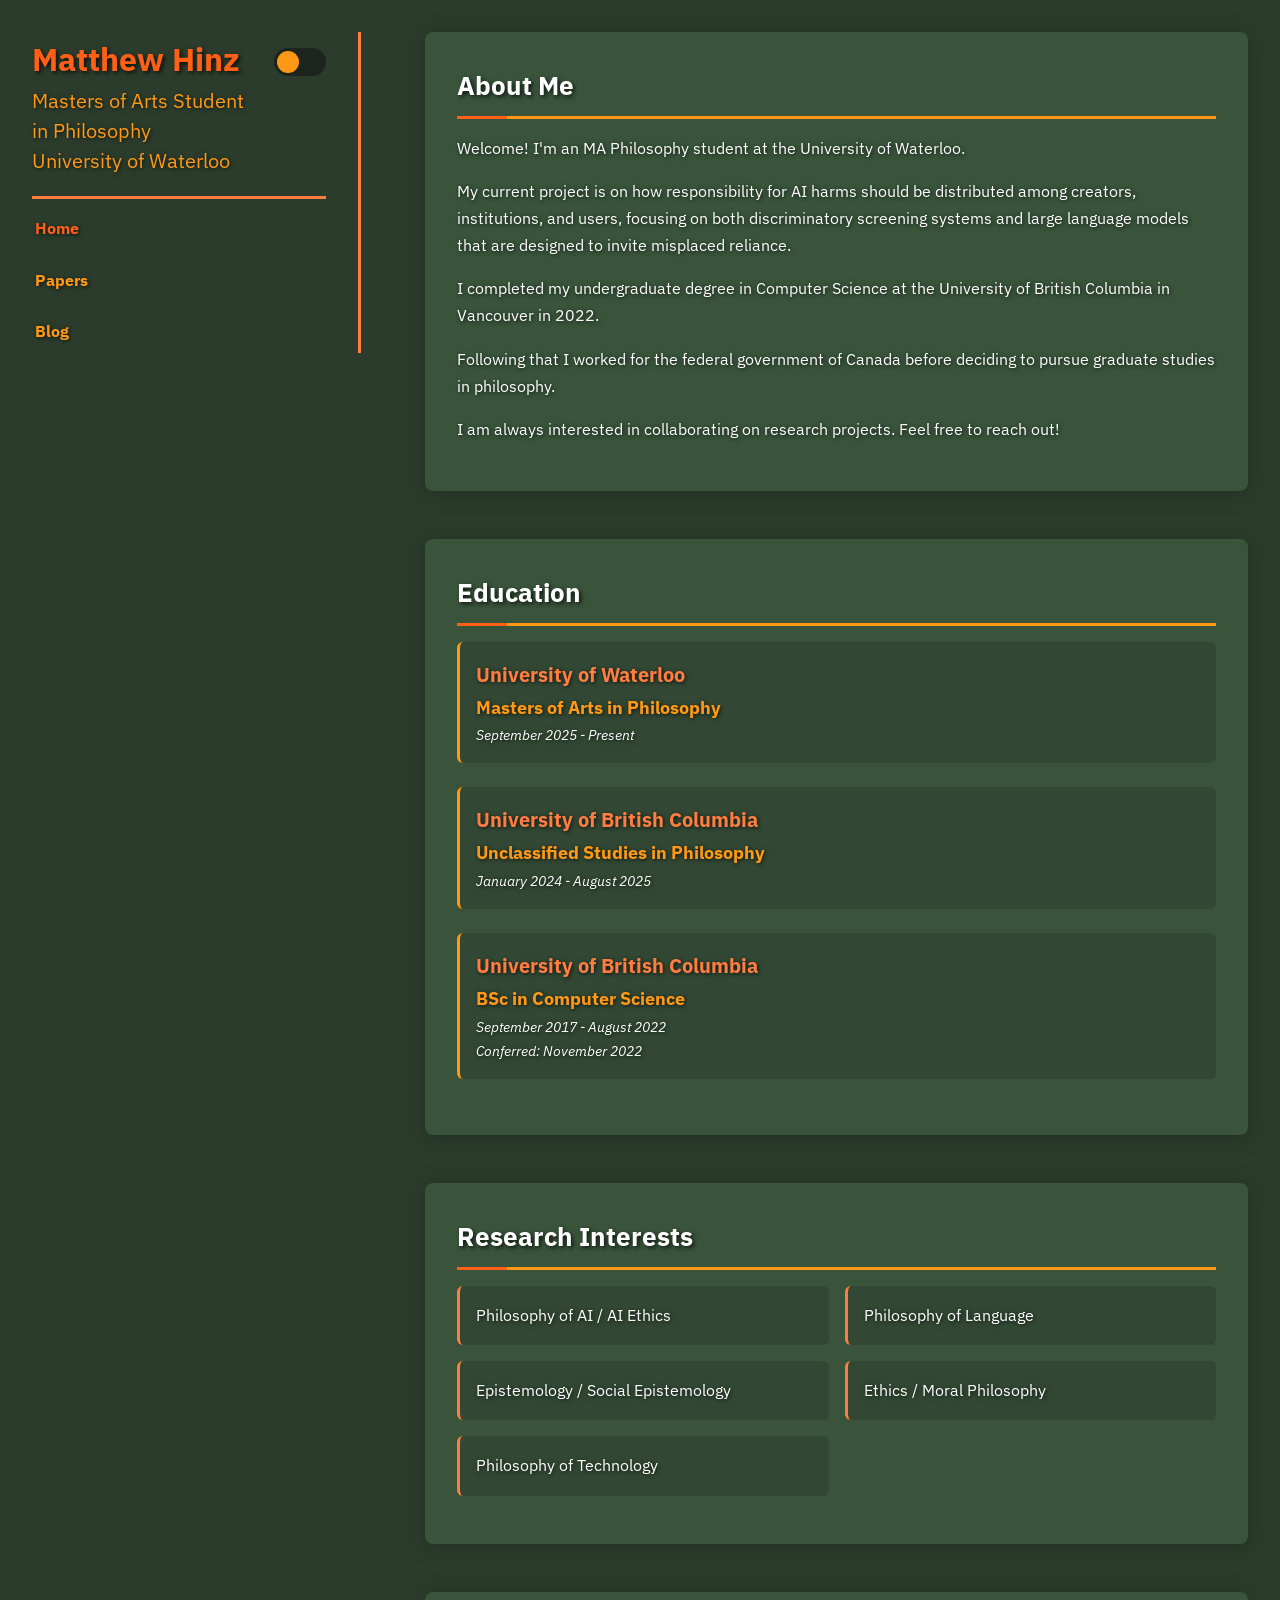
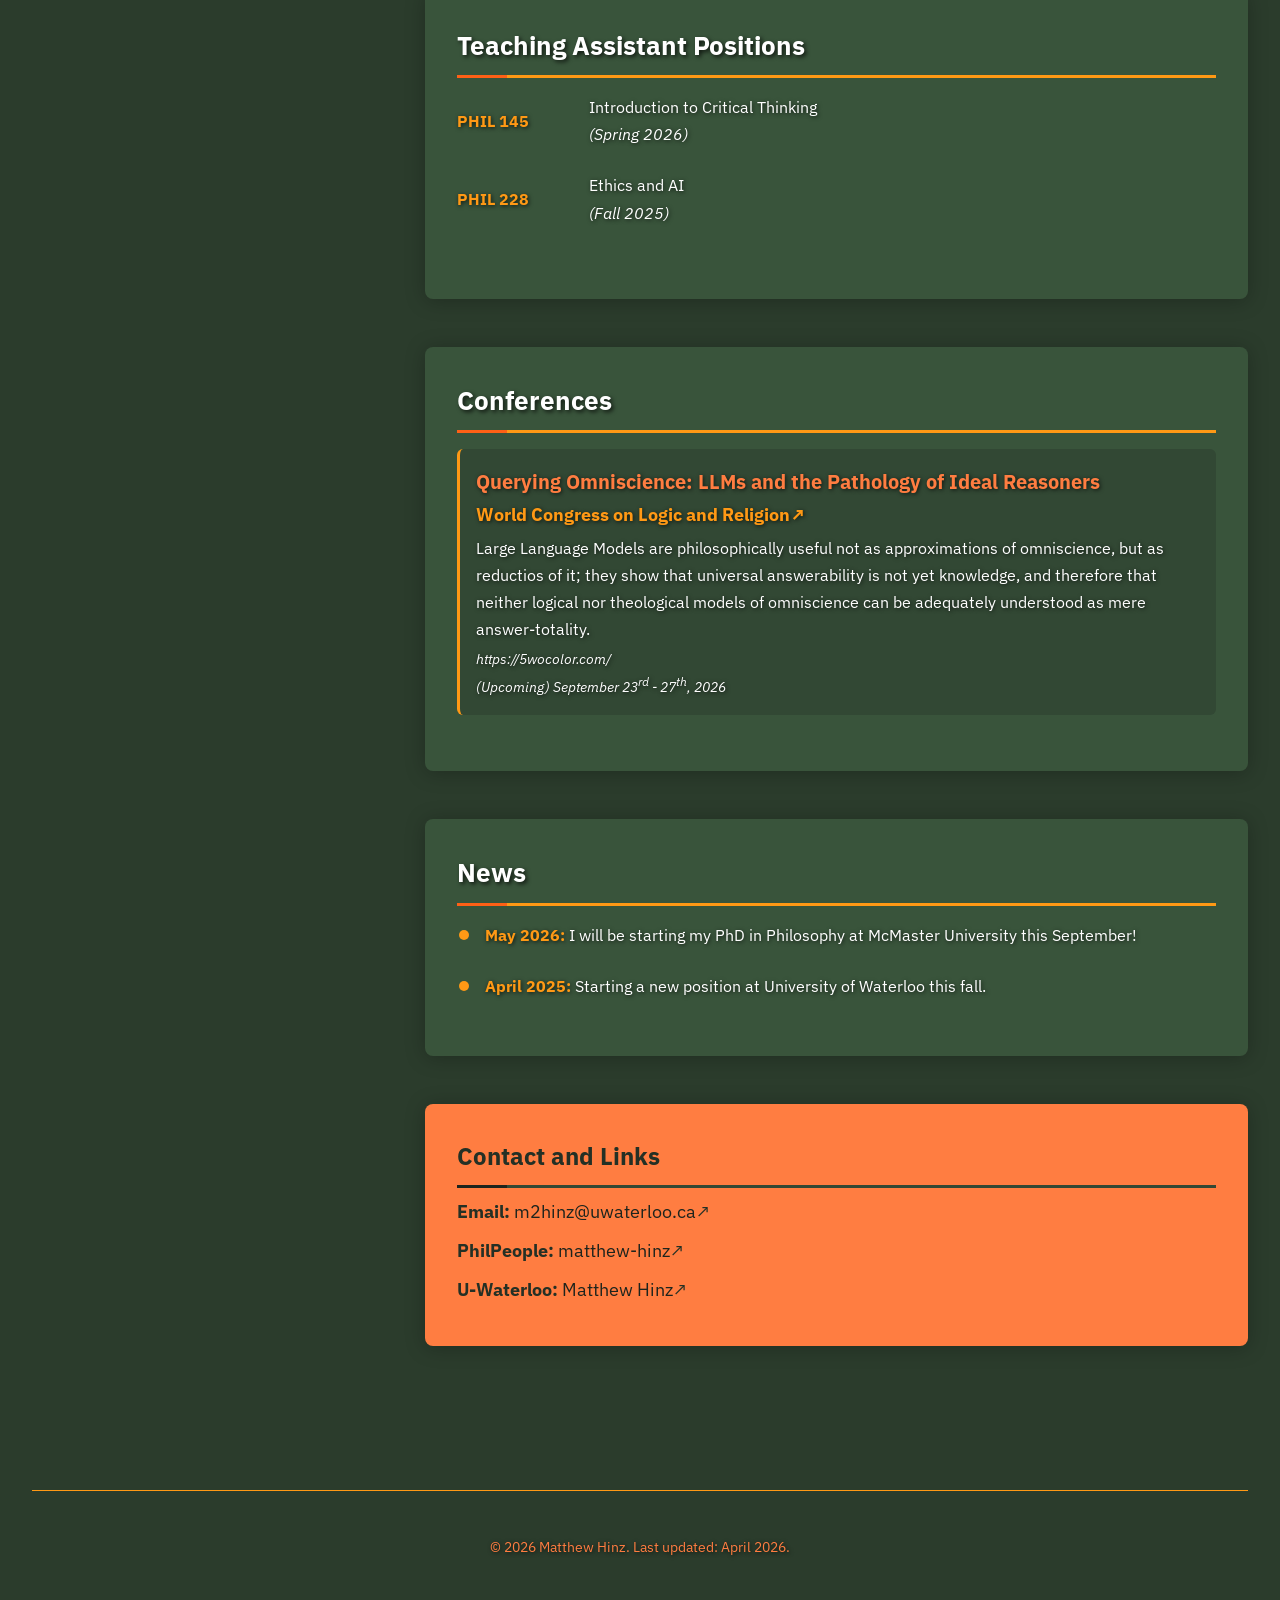
==== index.html @ baca2afc "Small Fixes" ====
<!DOCTYPE html>
<html lang="en">
<head>
	<meta charset="UTF-8">
	<meta name="viewport" content="width=device-width, initial-scale=1.0">
	<title>Home | Matthew Hinz</title>

	<link rel="stylesheet" href="CSS/style.css">

	<link href="https://fonts.googleapis.com/css2?family=IBM+Plex+Sans:wght@400;500;600&display=swap" rel="stylesheet">
</head>
<body>
	<div class="container">
		<aside class="sidebar">
			<header class="sidebar-header">
				<div class="header-text">
					<h1>Matthew Hinz</h1>
					<p class="affiliation">Masters of Arts Student in Philosophy<br>University of Waterloo</p>
				</div>
				<label class="theme-switch">
					<input type="checkbox" id="theme-toggle">
					<span class="slider"></span>
				</label>
			</header>
			<nav>
				<a href="index.html">Home</a>
				<a href="papers.html">Papers</a>
				<a href="blog.html">Blog</a>
			</nav>
		</aside>

		<main class="main-content">
			<section id="text-section">
				<h3>About Me</h3>
				<p>Welcome! I'm an MA Philosophy student at the University of Waterloo.</p>
				<p>My current project is on how responsibility for AI harms should be distributed among creators, institutions, and users, focusing on both discriminatory screening systems and large language models that are designed to invite misplaced reliance.</p>
				<p>I completed my undergraduate degree in Computer Science at the University of British Columbia in Vancouver in 2022.</p>
				<p>Following that I worked for the federal government of Canada before deciding to pursue graduate studies in philosophy.</p>
				<p>I am always interested in collaborating on research projects. Feel free to reach out!</p>
			</section>

			<section id="degrees">
				<h3>Education</h3>

				<!-- <div class="sub-box-section">
					<div class="title">McMaster University</div>
					<div class="authors"><strong>PhD Philosophy</strong></div>
					<div class="venue">Starting September 2026</div>
				</div> -->
				
				<div class="sub-box-section">
					<div class="title">University of Waterloo</div>
					<div class="sub-title"><strong>Masters of Arts in Philosophy</strong></div>
					<div class="venue">September 2025 - Present</div>
				</div>
				
				<div class="sub-box-section">
					<div class="title">University of British Columbia</div>
					<div class="sub-title"><strong>Unclassified Studies in Philosophy</strong></div>
					<div class="venue">January 2024 - August 2025</div>
				</div>
				
				<div class="sub-box-section">
					<div class="title">University of British Columbia</div>
					<div class="sub-title"><strong>BSc in Computer Science</strong></div>
					<div class="venue">September 2017 - August 2022</div>
					<div class="venue">Conferred: November 2022</div>
				</div>
			</section>


			<section id="small-box-section">
				<h3>Research Interests</h3>
				<ul>
					<li>Philosophy of AI / AI Ethics</li>
					<li>Philosophy of Language</li>
					<li>Epistemology / Social Epistemology</li>
					<li>Ethics / Moral Philosophy</li>
					<li>Philosophy of Technology</li>
				</ul>
			</section>

			<!-- <section id="publications">
				<h3>Publications</h3>
				
				<div class="sub-box-section">
					<div class="title">Your First Paper Title</div>
					<div class="authors"><strong>Your Name</strong>, Co-Author, Another Author</div>
					<div class="venue">Conference / Journal Name, 2024</div>
				</div>
			</section> -->
			
			<section id="two-column-section">
				<h3>Teaching Assistant Positions</h3>
				<ul>
					<li><strong>PHIL <wbr>145</strong><span>Introduction to Critical Thinking<br><i>(Spring 2026)</span></i></li>
					<li><strong>PHIL <wbr>228</strong><span>Ethics and AI<br><i>(Fall 2025)</i></span></li>
				</ul>
			</section>
			
			<section id="Conferences">
				<h3>Conferences</h3>
				<div class="sub-box-section">
					<div class="title">Querying Omniscience: LLMs and the Pathology of Ideal Reasoners</div>
					<div class="sub-title"><a href="https://5wocolor.com/">World Congress on Logic and Religion</a>↗</div>
					<div class="authors">Large Language Models are philosophically useful not as approximations of omniscience, but as reductios of it; they show that universal answerability is not yet knowledge, and therefore that neither logical nor theological models of omniscience can be adequately understood as mere answer-totality.</div>
					<div class="venue">https://5wocolor.com/</div>
					<div class="venue">(Upcoming) September 23<sup>rd</sup> - 27<sup>th</sup>, 2026</div>
				</div>
			</section>

			<section id="point-list">
				<h3>News</h3>
				<ul>
					<li><strong>May 2026:</strong> I will be starting my PhD in Philosophy at McMaster University this September!</li>
					<li><strong>April 2025:</strong> Starting a new position at University of Waterloo this fall.</li>
				</ul>
			</section>

			<section id="emphasis-section">
				<h3>Contact and Links</h3>
				<p><strong>Email:</strong> <a href="mailto:m2hinz@uwaterloo.ca">m2hinz<wbr>@uwaterloo.ca</a>↗</p>
				<p><strong>PhilPeople:</strong> <a href="https://philpeople.org/profiles/matthew-hinz">matthew-hinz</a>↗</p>
				<p><strong>U-Waterloo:</strong> <a href="https://uwaterloo.ca/philosophy/graduate-students">Matthew Hinz</a>↗</p>
				<!-- <p><strong>Office:</strong> Building Name, Room Number</p> -->
			</section>
		</main>

		<footer>
			<p>&copy; 2026 Matthew Hinz. Last updated: April 2026.</p>
		</footer>
	</div>

	<script src="script.js"></script>
</body>
</html>

<!-- 
List of things to change: 
	space for a photo of me in the sidebar
	link to CV
-->
---- CSS/style.css ----
﻿/* Aggregated stylesheet imports */
@import url("base.css");
@import url("layout.css");
@import url("sections.css");
@import url("responsive.css");
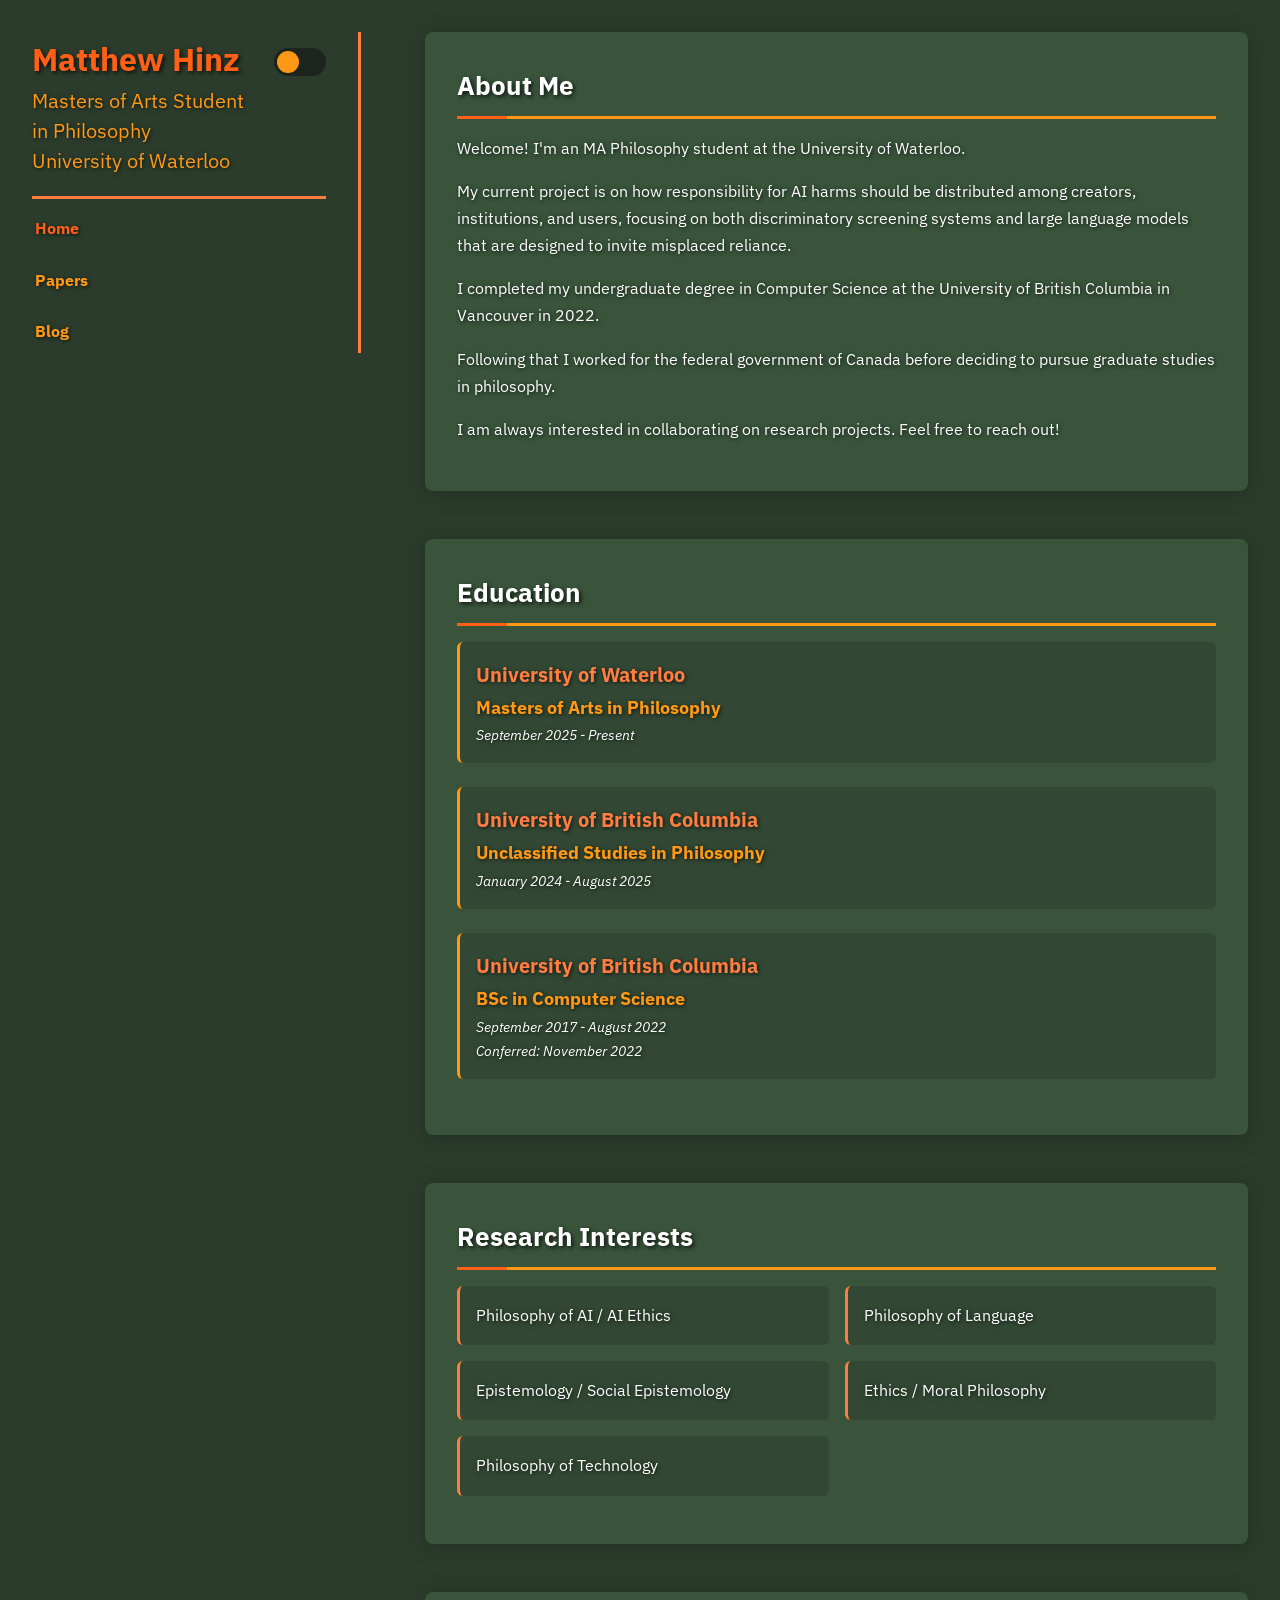
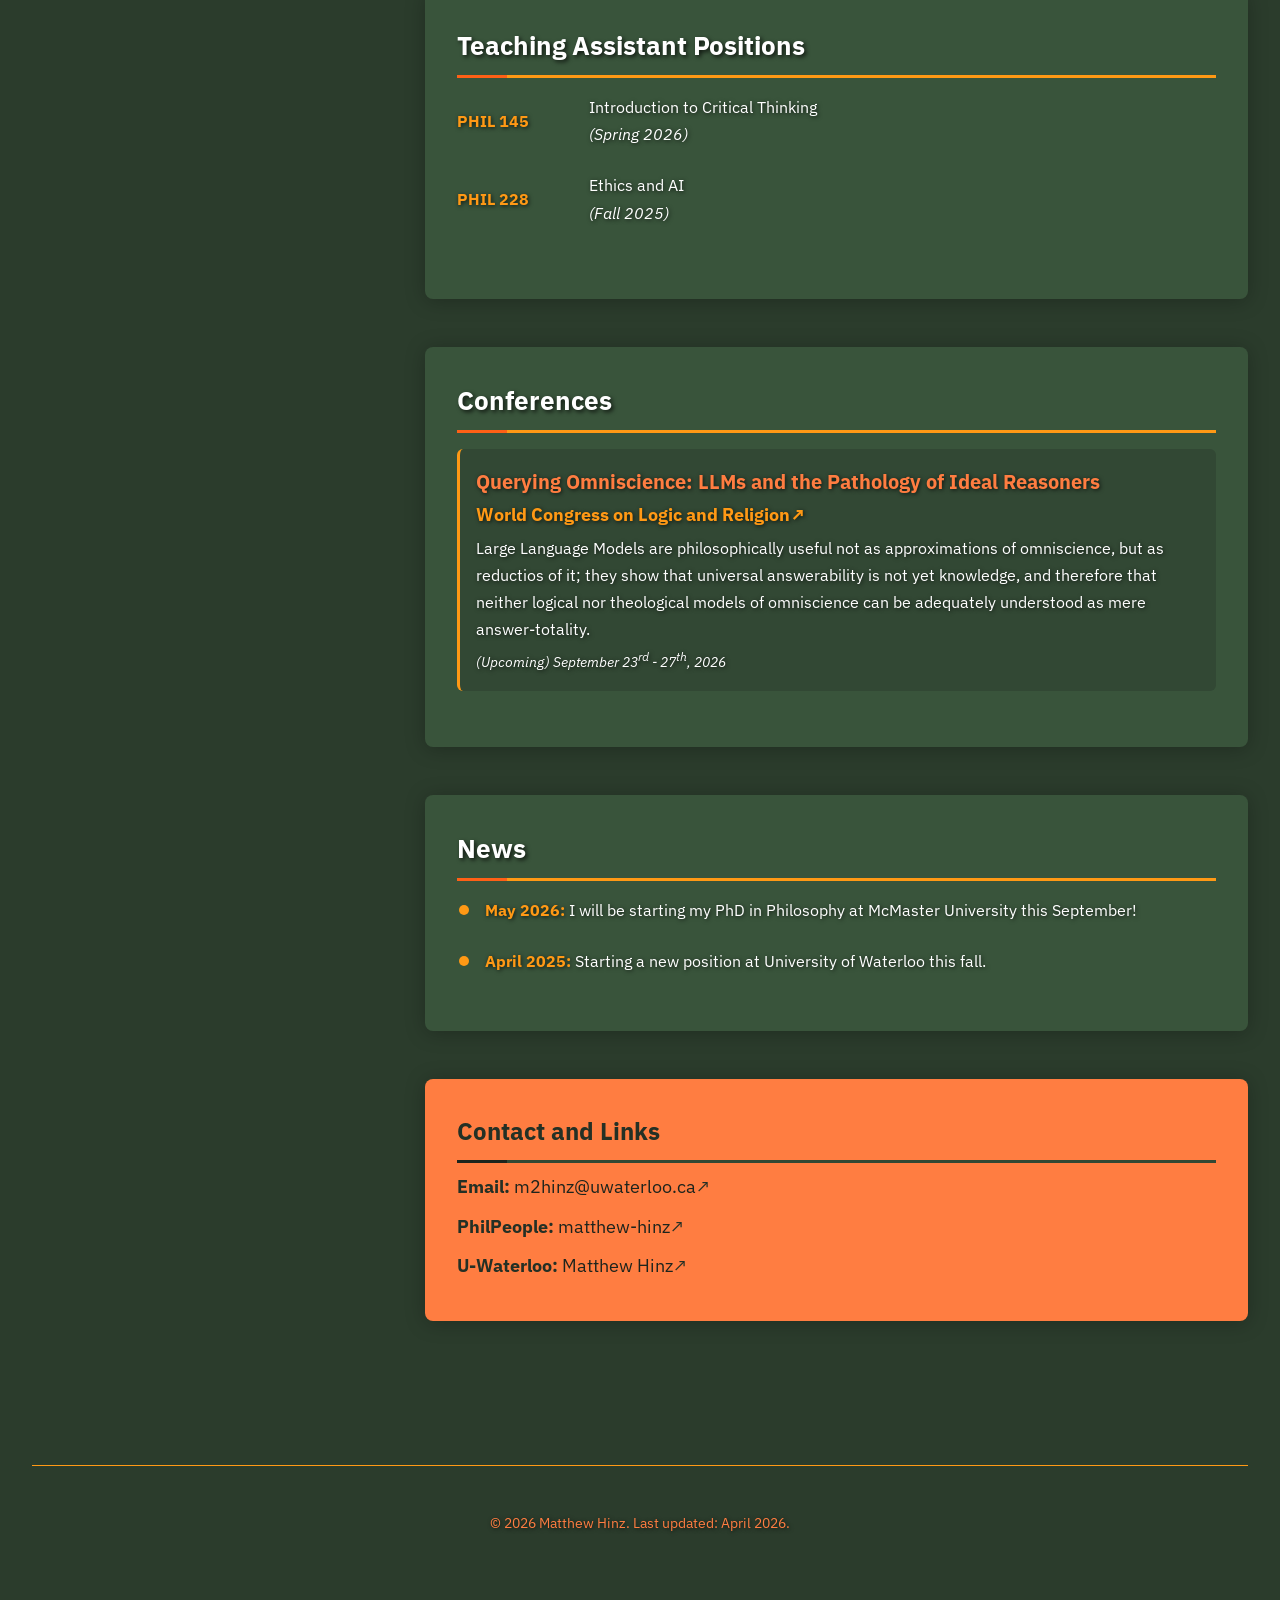
==== commit 11f2a455: "Small Other Fix" ====
--- a/index.html
+++ b/index.html
@@ -104,7 +104,6 @@
 					<div class="title">Querying Omniscience: LLMs and the Pathology of Ideal Reasoners</div>
 					<div class="sub-title"><a href="https://5wocolor.com/">World Congress on Logic and Religion</a>↗</div>
 					<div class="authors">Large Language Models are philosophically useful not as approximations of omniscience, but as reductios of it; they show that universal answerability is not yet knowledge, and therefore that neither logical nor theological models of omniscience can be adequately understood as mere answer-totality.</div>
-					<div class="venue">https://5wocolor.com/</div>
 					<div class="venue">(Upcoming) September 23<sup>rd</sup> - 27<sup>th</sup>, 2026</div>
 				</div>
 			</section>
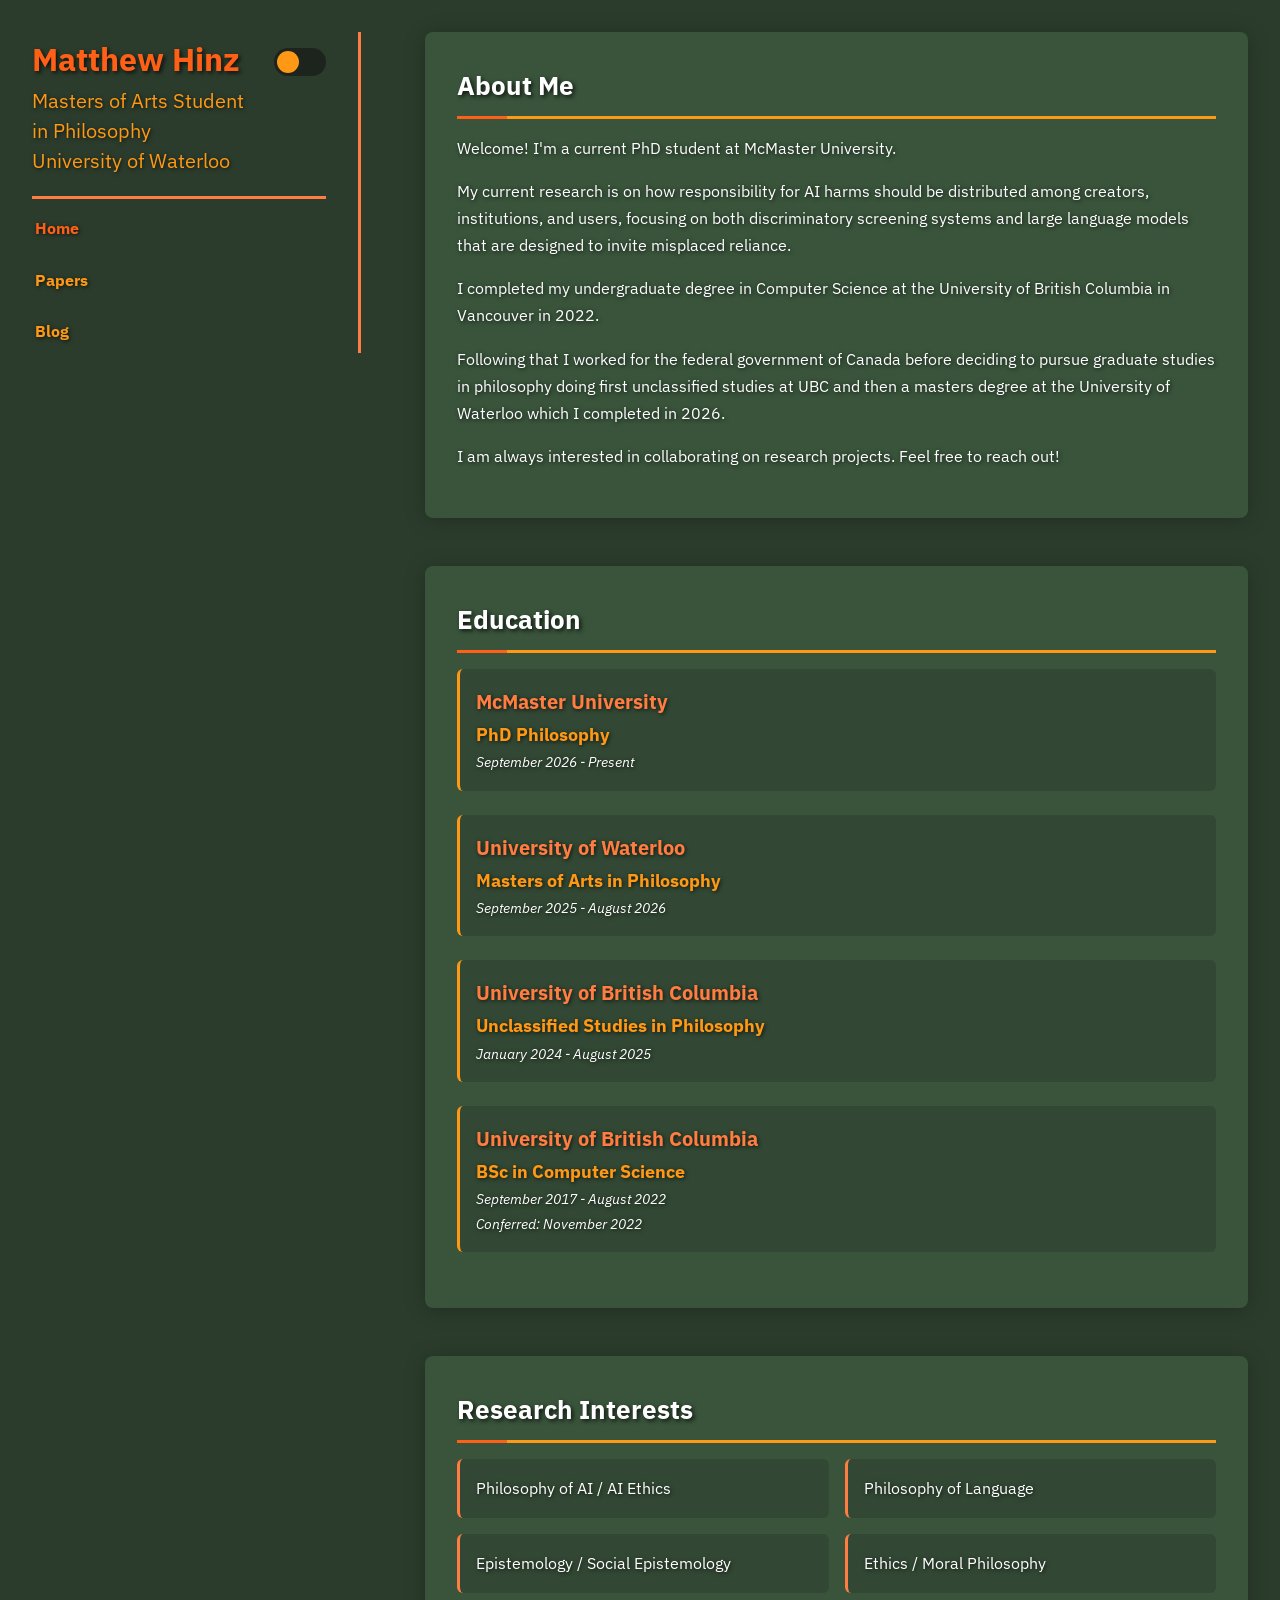
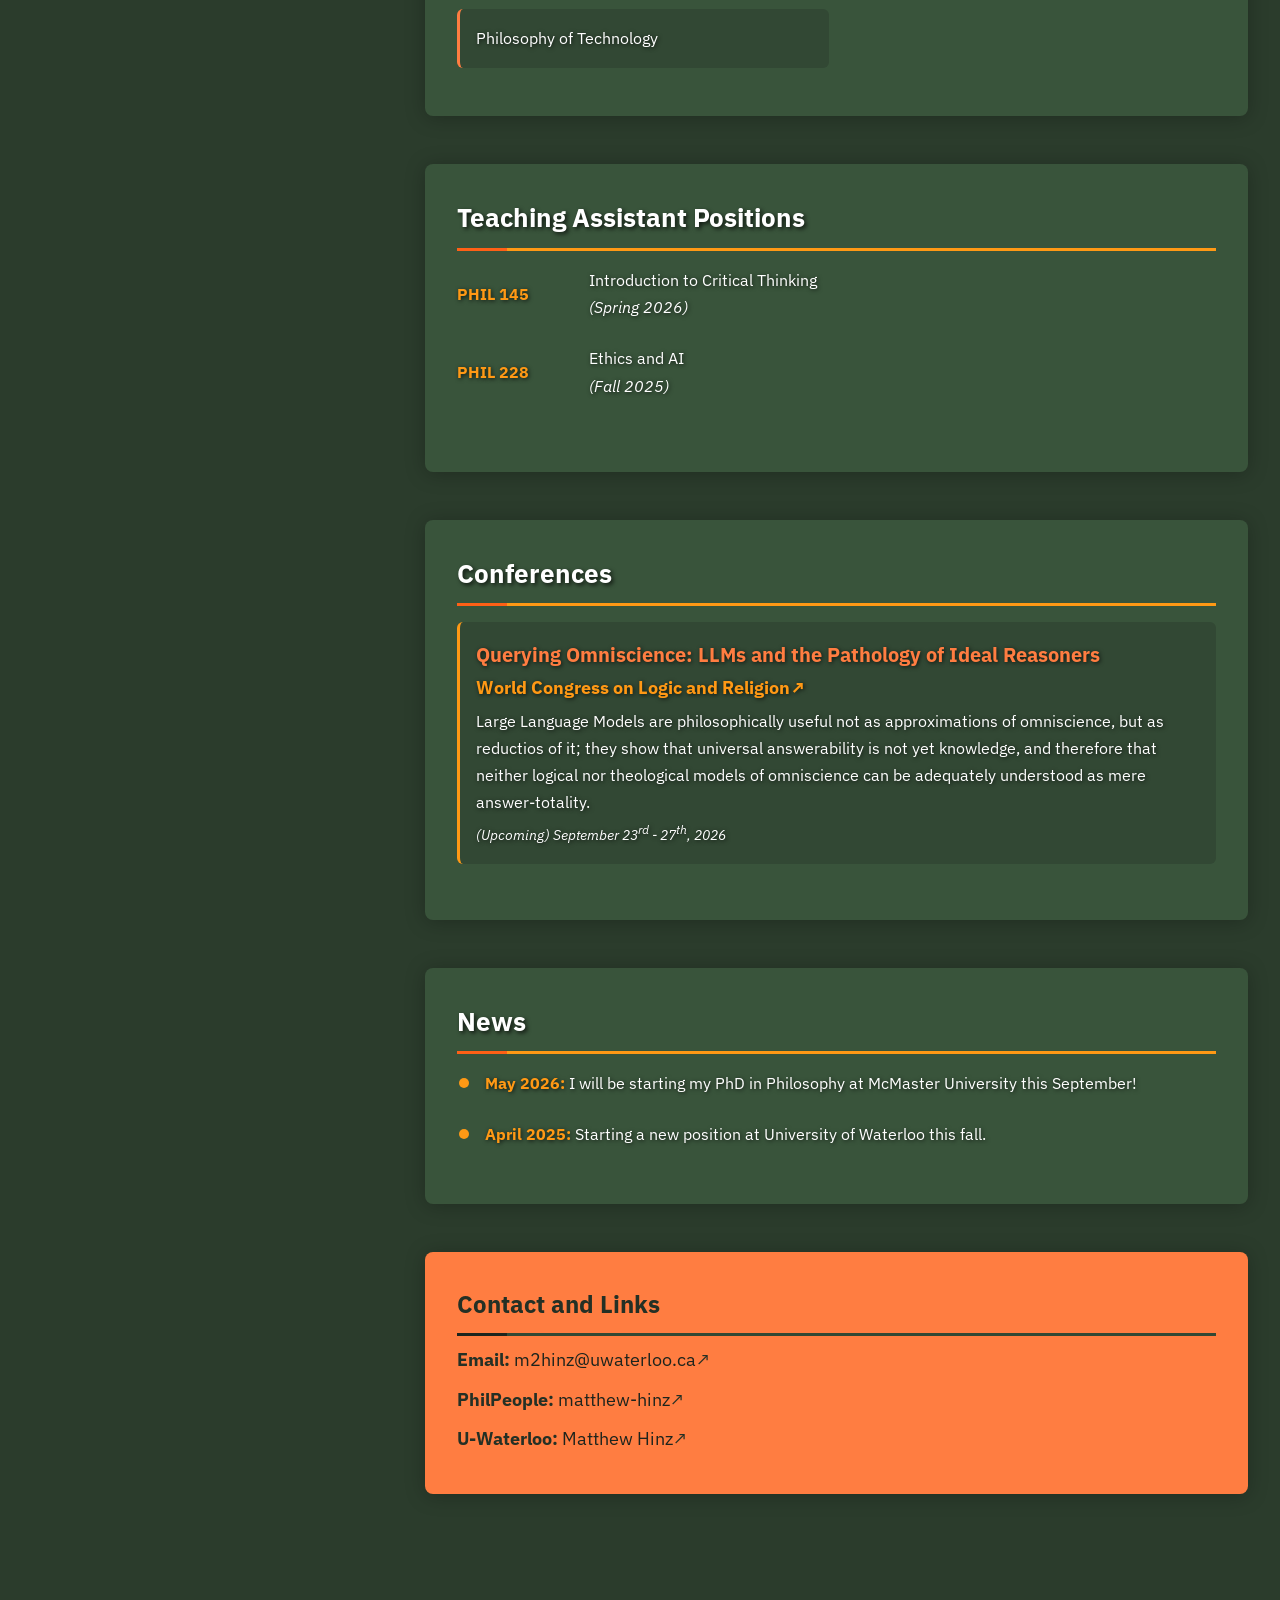
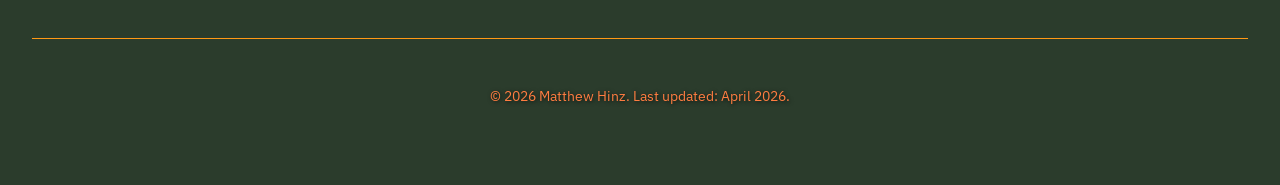
==== commit 093e2617: "Update index.html" ====
--- a/index.html
+++ b/index.html
@@ -32,26 +32,26 @@
 		<main class="main-content">
 			<section id="text-section">
 				<h3>About Me</h3>
-				<p>Welcome! I'm an MA Philosophy student at the University of Waterloo.</p>
-				<p>My current project is on how responsibility for AI harms should be distributed among creators, institutions, and users, focusing on both discriminatory screening systems and large language models that are designed to invite misplaced reliance.</p>
+				<p>Welcome! I'm a current PhD student at McMaster University.</p>
+				<p>My current research is on how responsibility for AI harms should be distributed among creators, institutions, and users, focusing on both discriminatory screening systems and large language models that are designed to invite misplaced reliance.</p>
 				<p>I completed my undergraduate degree in Computer Science at the University of British Columbia in Vancouver in 2022.</p>
-				<p>Following that I worked for the federal government of Canada before deciding to pursue graduate studies in philosophy.</p>
+				<p>Following that I worked for the federal government of Canada before deciding to pursue graduate studies in philosophy doing first unclassified studies at UBC and then a masters degree at the University of Waterloo which I completed in 2026.</p>
 				<p>I am always interested in collaborating on research projects. Feel free to reach out!</p>
 			</section>
 
 			<section id="degrees">
 				<h3>Education</h3>
 
-				<!-- <div class="sub-box-section">
+				<div class="sub-box-section">
 					<div class="title">McMaster University</div>
-					<div class="authors"><strong>PhD Philosophy</strong></div>
-					<div class="venue">Starting September 2026</div>
-				</div> -->
+					<div class="sub-title"><strong>PhD Philosophy</strong></div>
+					<div class="venue">September 2026 - Present</div>
+				</div>
 				
 				<div class="sub-box-section">
 					<div class="title">University of Waterloo</div>
 					<div class="sub-title"><strong>Masters of Arts in Philosophy</strong></div>
-					<div class="venue">September 2025 - Present</div>
+					<div class="venue">September 2025 - August 2026</div>
 				</div>
 				
 				<div class="sub-box-section">
@@ -102,7 +102,7 @@
 				<h3>Conferences</h3>
 				<div class="sub-box-section">
 					<div class="title">Querying Omniscience: LLMs and the Pathology of Ideal Reasoners</div>
-					<div class="sub-title"><a href="https://5wocolor.com/">World Congress on Logic and Religion</a>↗</div>
+					<div class="sub-title"><a href="https://5wocolor.com/" target="_blank" >World Congress on Logic and Religion</a>↗</div>
 					<div class="authors">Large Language Models are philosophically useful not as approximations of omniscience, but as reductios of it; they show that universal answerability is not yet knowledge, and therefore that neither logical nor theological models of omniscience can be adequately understood as mere answer-totality.</div>
 					<div class="venue">(Upcoming) September 23<sup>rd</sup> - 27<sup>th</sup>, 2026</div>
 				</div>
@@ -118,9 +118,9 @@
 
 			<section id="emphasis-section">
 				<h3>Contact and Links</h3>
-				<p><strong>Email:</strong> <a href="mailto:m2hinz@uwaterloo.ca">m2hinz<wbr>@uwaterloo.ca</a>↗</p>
-				<p><strong>PhilPeople:</strong> <a href="https://philpeople.org/profiles/matthew-hinz">matthew-hinz</a>↗</p>
-				<p><strong>U-Waterloo:</strong> <a href="https://uwaterloo.ca/philosophy/graduate-students">Matthew Hinz</a>↗</p>
+				<p><strong>Email:</strong> <a href="mailto:m2hinz@uwaterloo.ca" target="_blank" >m2hinz<wbr>@uwaterloo.ca</a>↗</p>
+				<p><strong>PhilPeople:</strong> <a href="https://philpeople.org/profiles/matthew-hinz" target="_blank" >matthew-hinz</a>↗</p>
+				<p><strong>U-Waterloo:</strong> <a href="https://uwaterloo.ca/philosophy/graduate-students" target="_blank" >Matthew Hinz</a>↗</p>
 				<!-- <p><strong>Office:</strong> Building Name, Room Number</p> -->
 			</section>
 		</main>
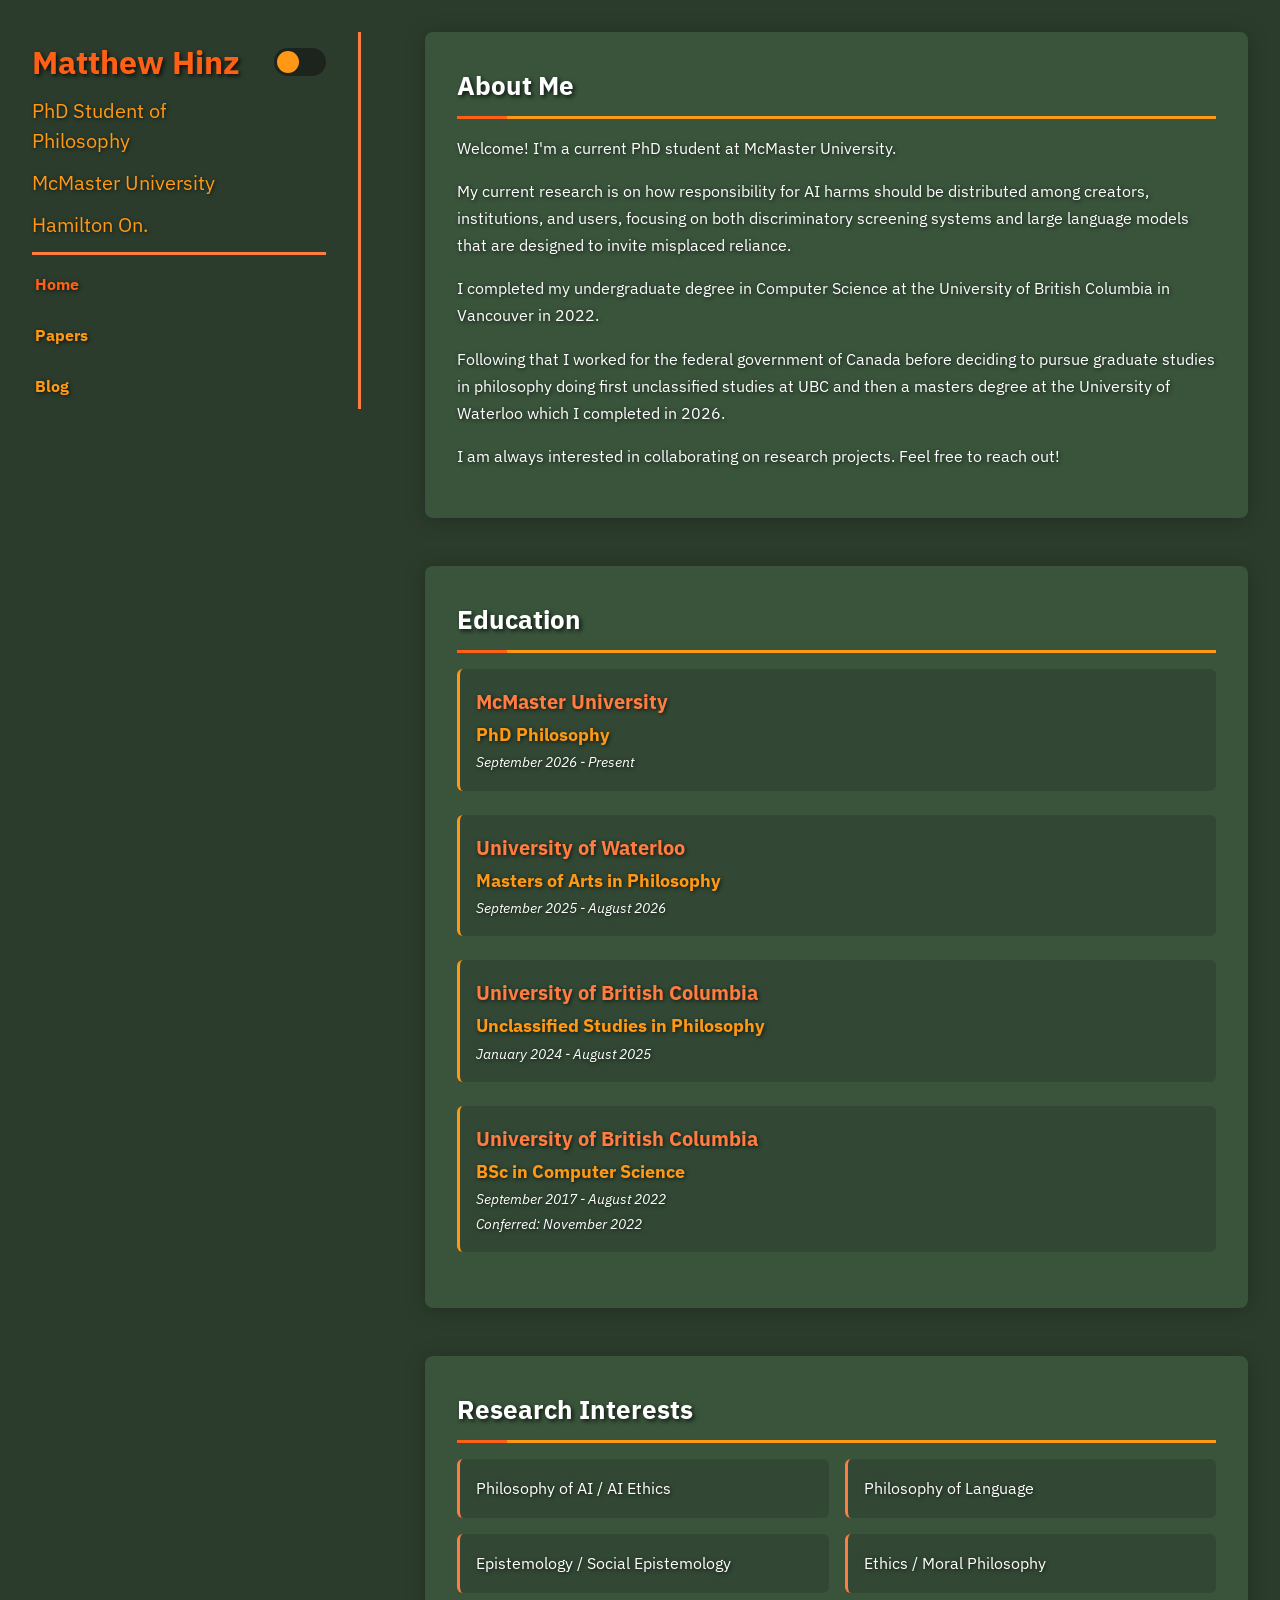
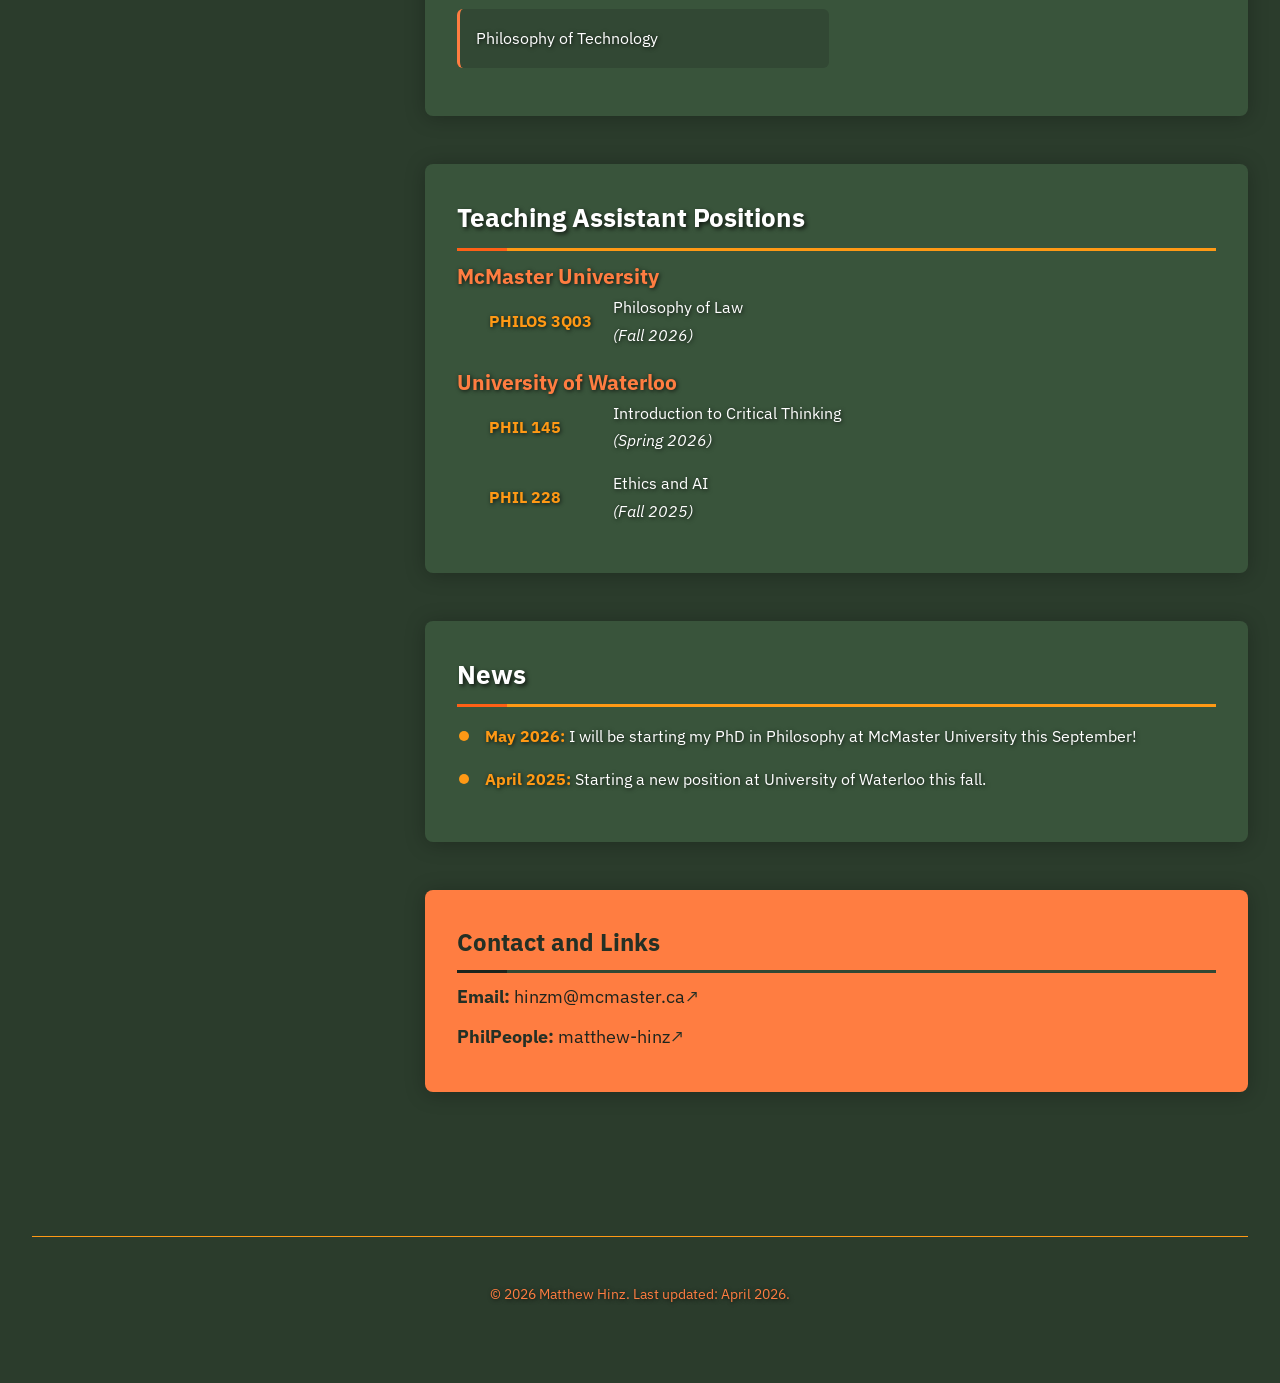
==== commit 15c30108: "Content Update Sept. 2026 Update to small details and formatting" ====
--- a/index.html
+++ b/index.html
@@ -15,7 +15,9 @@
 			<header class="sidebar-header">
 				<div class="header-text">
 					<h1>Matthew Hinz</h1>
-					<p class="affiliation">Masters of Arts Student in Philosophy<br>University of Waterloo</p>
+					<p class="affiliation" >PhD Student of Philosophy</p>
+					<p class="affiliation" >McMaster University</p>
+					<p class="affiliation" >Hamilton On.</p>
 				</div>
 				<label class="theme-switch">
 					<input type="checkbox" id="theme-toggle">
@@ -92,13 +94,22 @@
 			
 			<section id="two-column-section">
 				<h3>Teaching Assistant Positions</h3>
+				<h4>
+					McMaster University
+				</h4>
+				<ul>
+					<li><strong>PHILOS <wbr>3Q03</strong><span>Philosophy of Law<br><i>(Fall 2026)</span></i></li>
+				</ul>
+				<h4>
+					University of Waterloo
+				</h4>
 				<ul>
 					<li><strong>PHIL <wbr>145</strong><span>Introduction to Critical Thinking<br><i>(Spring 2026)</span></i></li>
 					<li><strong>PHIL <wbr>228</strong><span>Ethics and AI<br><i>(Fall 2025)</i></span></li>
 				</ul>
 			</section>
 			
-			<section id="Conferences">
+			<!-- <section id="Conferences">
 				<h3>Conferences</h3>
 				<div class="sub-box-section">
 					<div class="title">Querying Omniscience: LLMs and the Pathology of Ideal Reasoners</div>
@@ -106,7 +117,7 @@
 					<div class="authors">Large Language Models are philosophically useful not as approximations of omniscience, but as reductios of it; they show that universal answerability is not yet knowledge, and therefore that neither logical nor theological models of omniscience can be adequately understood as mere answer-totality.</div>
 					<div class="venue">(Upcoming) September 23<sup>rd</sup> - 27<sup>th</sup>, 2026</div>
 				</div>
-			</section>
+			</section> -->
 
 			<section id="point-list">
 				<h3>News</h3>
@@ -118,9 +129,9 @@
 
 			<section id="emphasis-section">
 				<h3>Contact and Links</h3>
-				<p><strong>Email:</strong> <a href="mailto:m2hinz@uwaterloo.ca" target="_blank" >m2hinz<wbr>@uwaterloo.ca</a>↗</p>
+				<p><strong>Email:</strong> <a href="mailto:m2hinz@uwaterloo.ca" target="_blank" >hinzm<wbr>@mcmaster.ca</a>↗</p>
 				<p><strong>PhilPeople:</strong> <a href="https://philpeople.org/profiles/matthew-hinz" target="_blank" >matthew-hinz</a>↗</p>
-				<p><strong>U-Waterloo:</strong> <a href="https://uwaterloo.ca/philosophy/graduate-students" target="_blank" >Matthew Hinz</a>↗</p>
+				<!-- <p><strong>U-Waterloo:</strong> <a href="https://uwaterloo.ca/philosophy/graduate-students" target="_blank" >Matthew Hinz</a>↗</p> -->
 				<!-- <p><strong>Office:</strong> Building Name, Room Number</p> -->
 			</section>
 		</main>
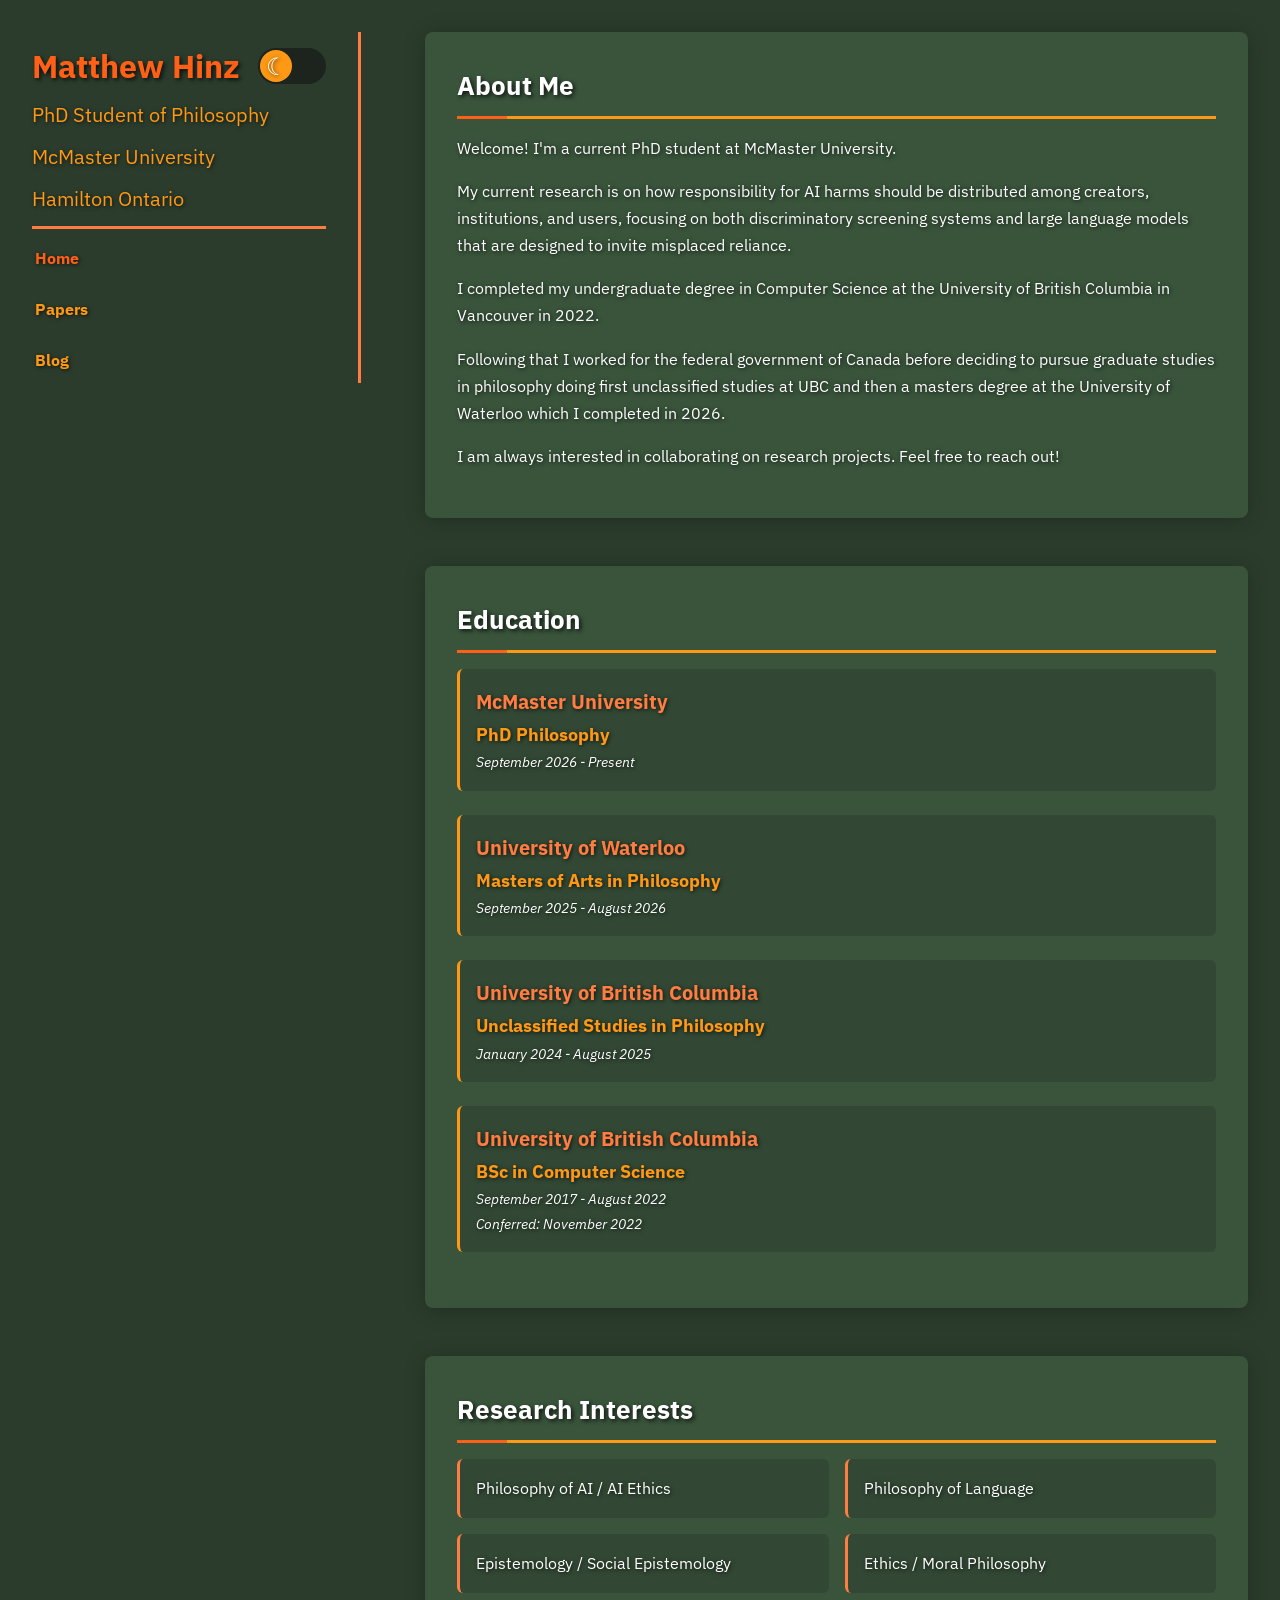
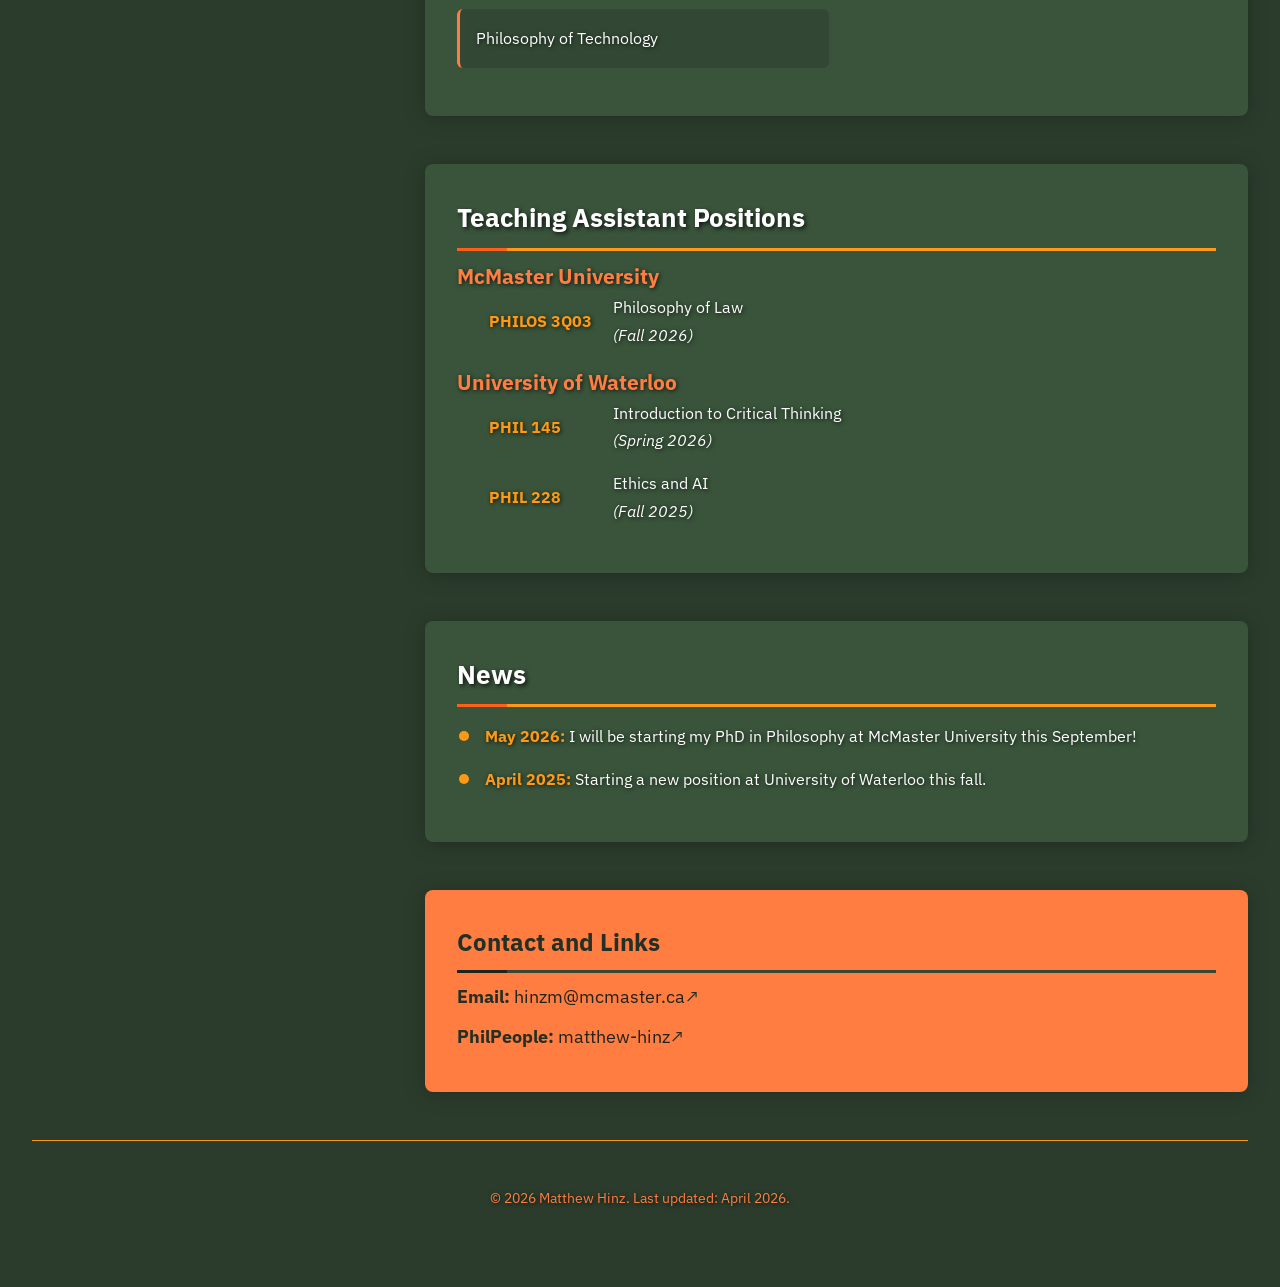
==== commit e80639d1: "Header Height Fix" ====
--- a/index.html
+++ b/index.html
@@ -13,17 +13,17 @@
 	<div class="container">
 		<aside class="sidebar">
 			<header class="sidebar-header">
-				<div class="header-text">
-					<h1>Matthew Hinz</h1>
-					<p class="affiliation" >PhD Student of Philosophy</p>
-					<p class="affiliation" >McMaster University</p>
-					<p class="affiliation" >Hamilton On.</p>
-				</div>
+				<h1>Matthew Hinz</h1>
 				<label class="theme-switch">
 					<input type="checkbox" id="theme-toggle">
 					<span class="slider"></span>
 				</label>
 			</header>
+			<div class="header-text">
+				<p class="affiliation">PhD Student of Philosophy</p>
+				<p class="affiliation">McMaster University</p>
+				<p class="affiliation">Hamilton Ontario</p>
+			</div>
 			<nav>
 				<a href="index.html">Home</a>
 				<a href="papers.html">Papers</a>
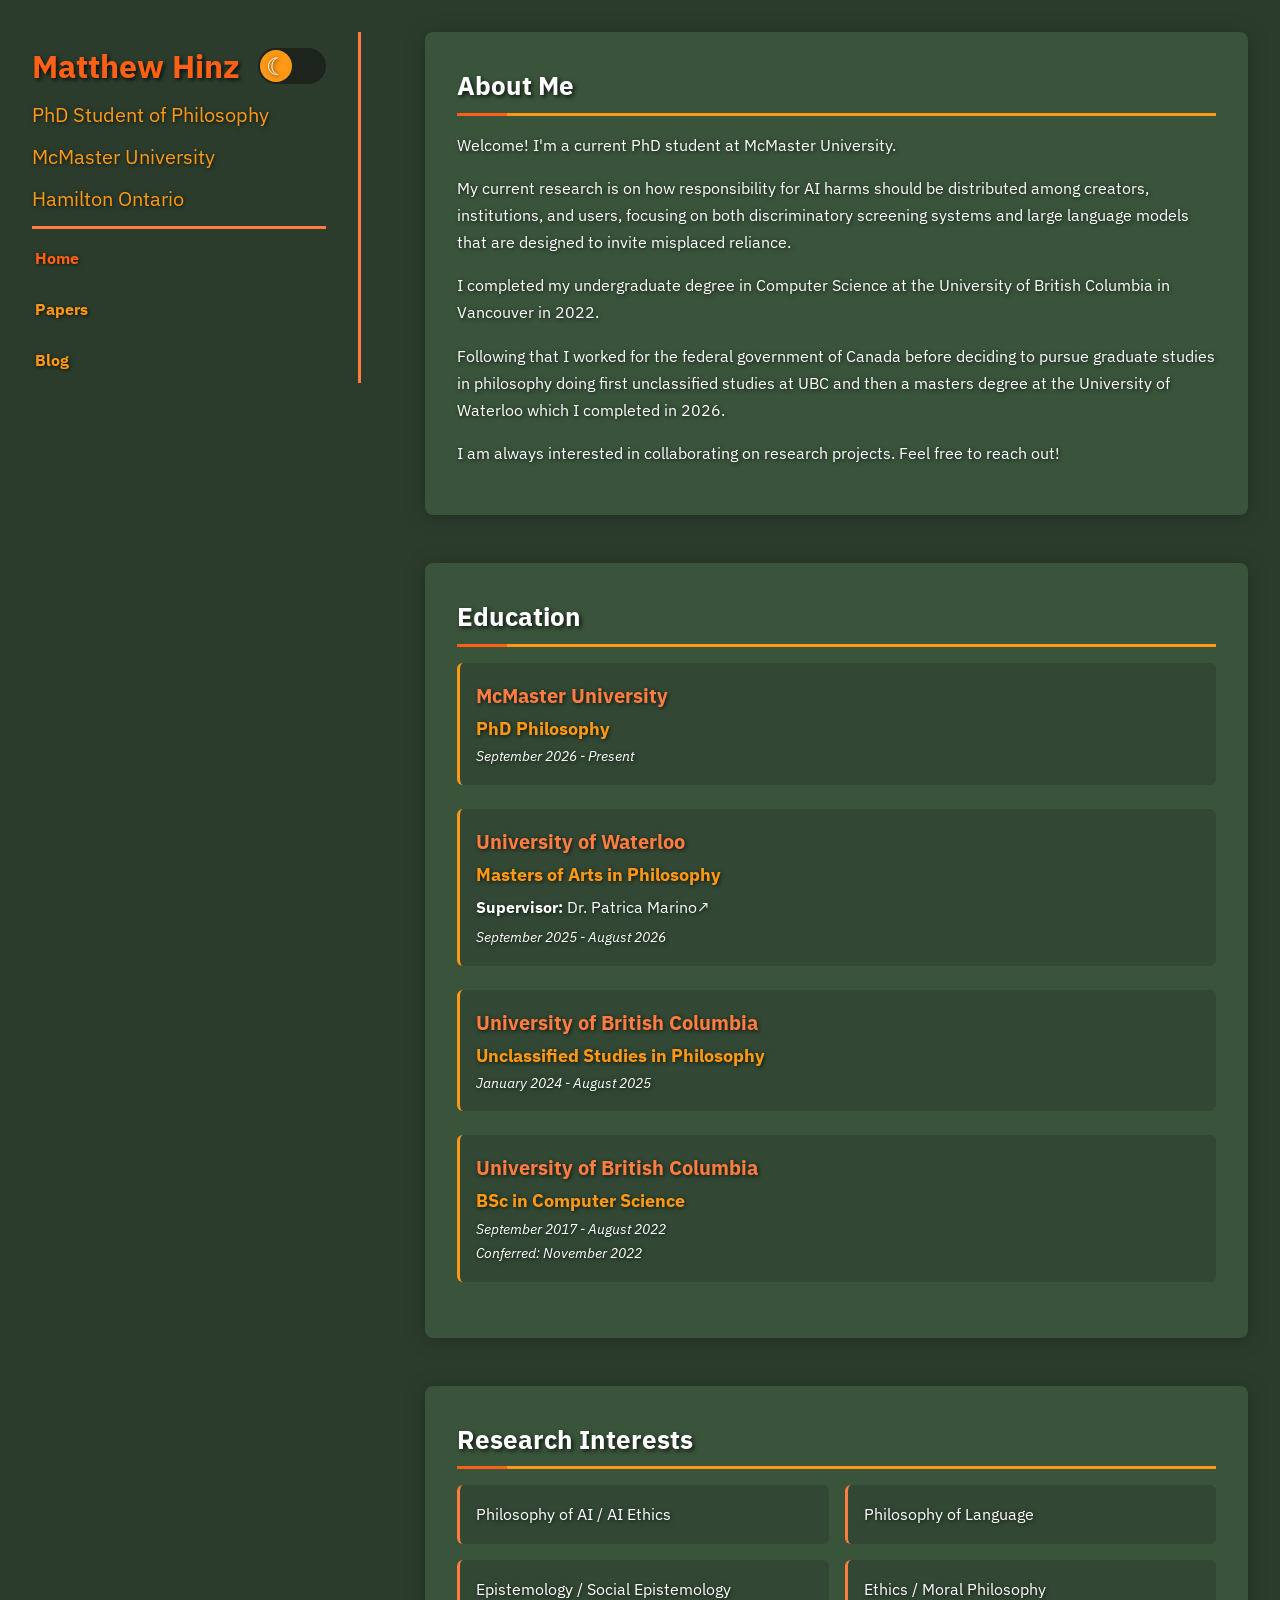
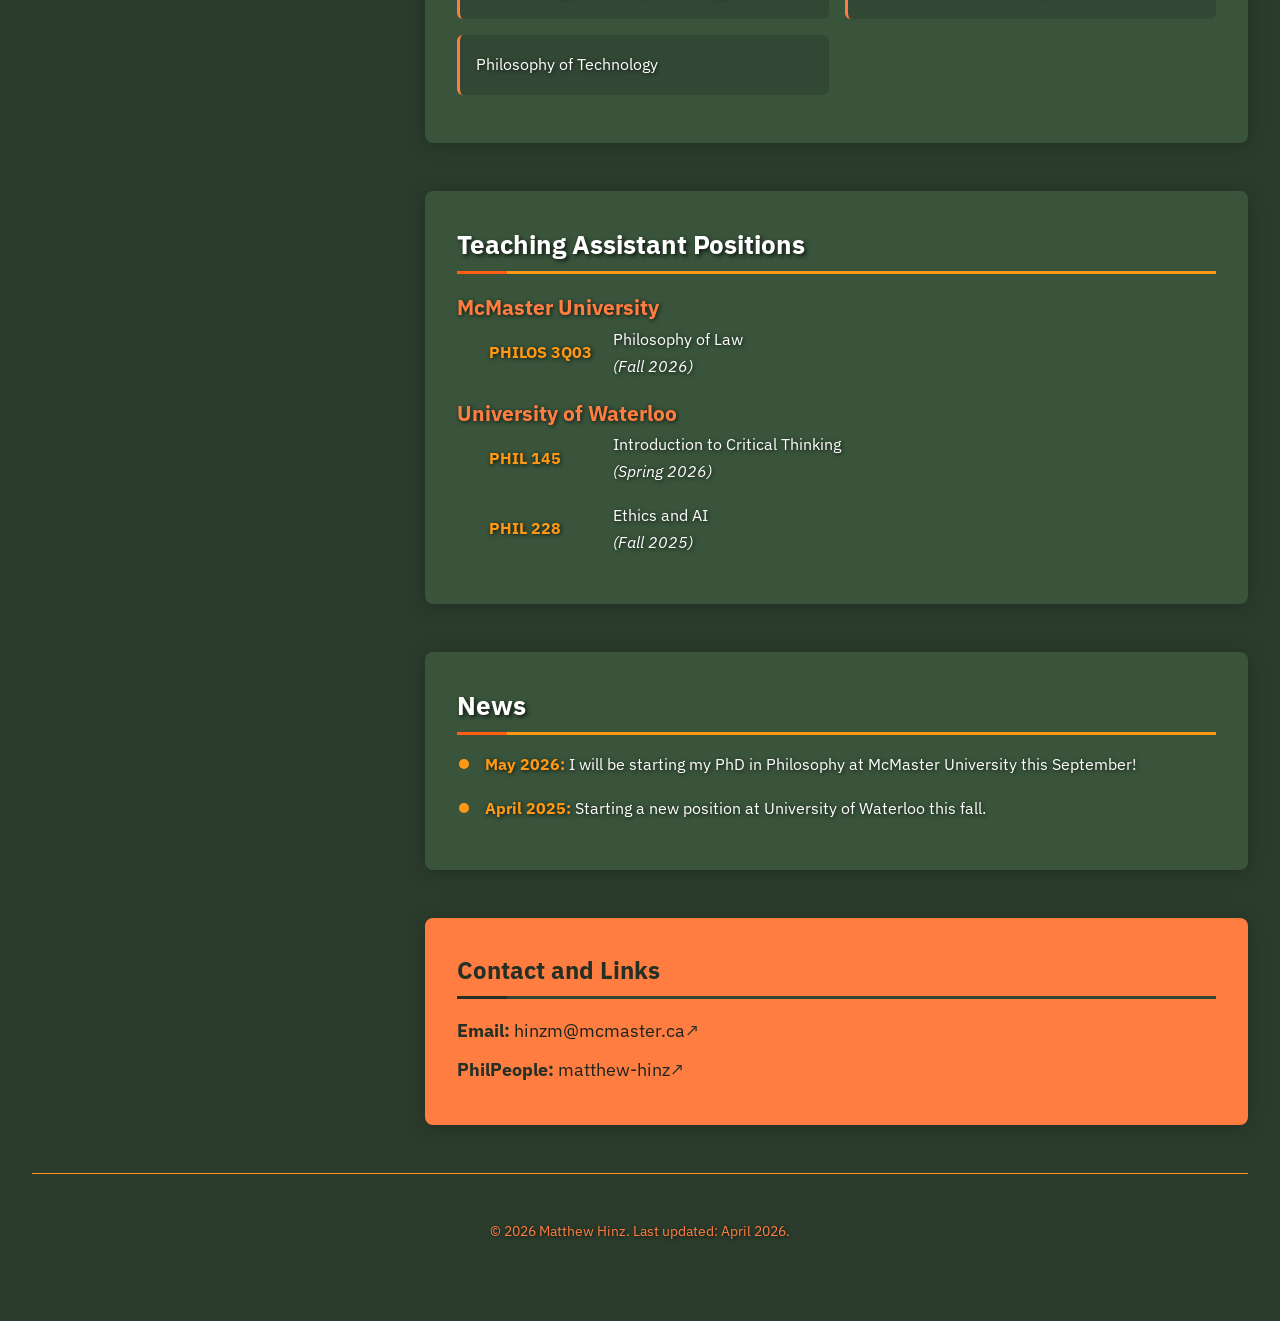
==== commit 6aed8443: "Section Boarder Fix and Cleanup" ====
--- a/index.html
+++ b/index.html
@@ -53,6 +53,7 @@
 				<div class="sub-box-section">
 					<div class="title">University of Waterloo</div>
 					<div class="sub-title"><strong>Masters of Arts in Philosophy</strong></div>
+					<div class="text"><strong>Supervisor:</strong> <a href="https://uwaterloo.ca/philosophy/profiles/patricia-marino" target="_blank" >Dr. Patrica Marino</a>↗</div>
 					<div class="venue">September 2025 - August 2026</div>
 				</div>
 				
@@ -87,7 +88,7 @@
 				
 				<div class="sub-box-section">
 					<div class="title">Your First Paper Title</div>
-					<div class="authors"><strong>Your Name</strong>, Co-Author, Another Author</div>
+					<div class="text"><strong>Your Name</strong>, Co-Author, Another Author</div>
 					<div class="venue">Conference / Journal Name, 2024</div>
 				</div>
 			</section> -->
@@ -114,7 +115,7 @@
 				<div class="sub-box-section">
 					<div class="title">Querying Omniscience: LLMs and the Pathology of Ideal Reasoners</div>
 					<div class="sub-title"><a href="https://5wocolor.com/" target="_blank" >World Congress on Logic and Religion</a>↗</div>
-					<div class="authors">Large Language Models are philosophically useful not as approximations of omniscience, but as reductios of it; they show that universal answerability is not yet knowledge, and therefore that neither logical nor theological models of omniscience can be adequately understood as mere answer-totality.</div>
+					<div class="text">Large Language Models are philosophically useful not as approximations of omniscience, but as reductios of it; they show that universal answerability is not yet knowledge, and therefore that neither logical nor theological models of omniscience can be adequately understood as mere answer-totality.</div>
 					<div class="venue">(Upcoming) September 23<sup>rd</sup> - 27<sup>th</sup>, 2026</div>
 				</div>
 			</section> -->
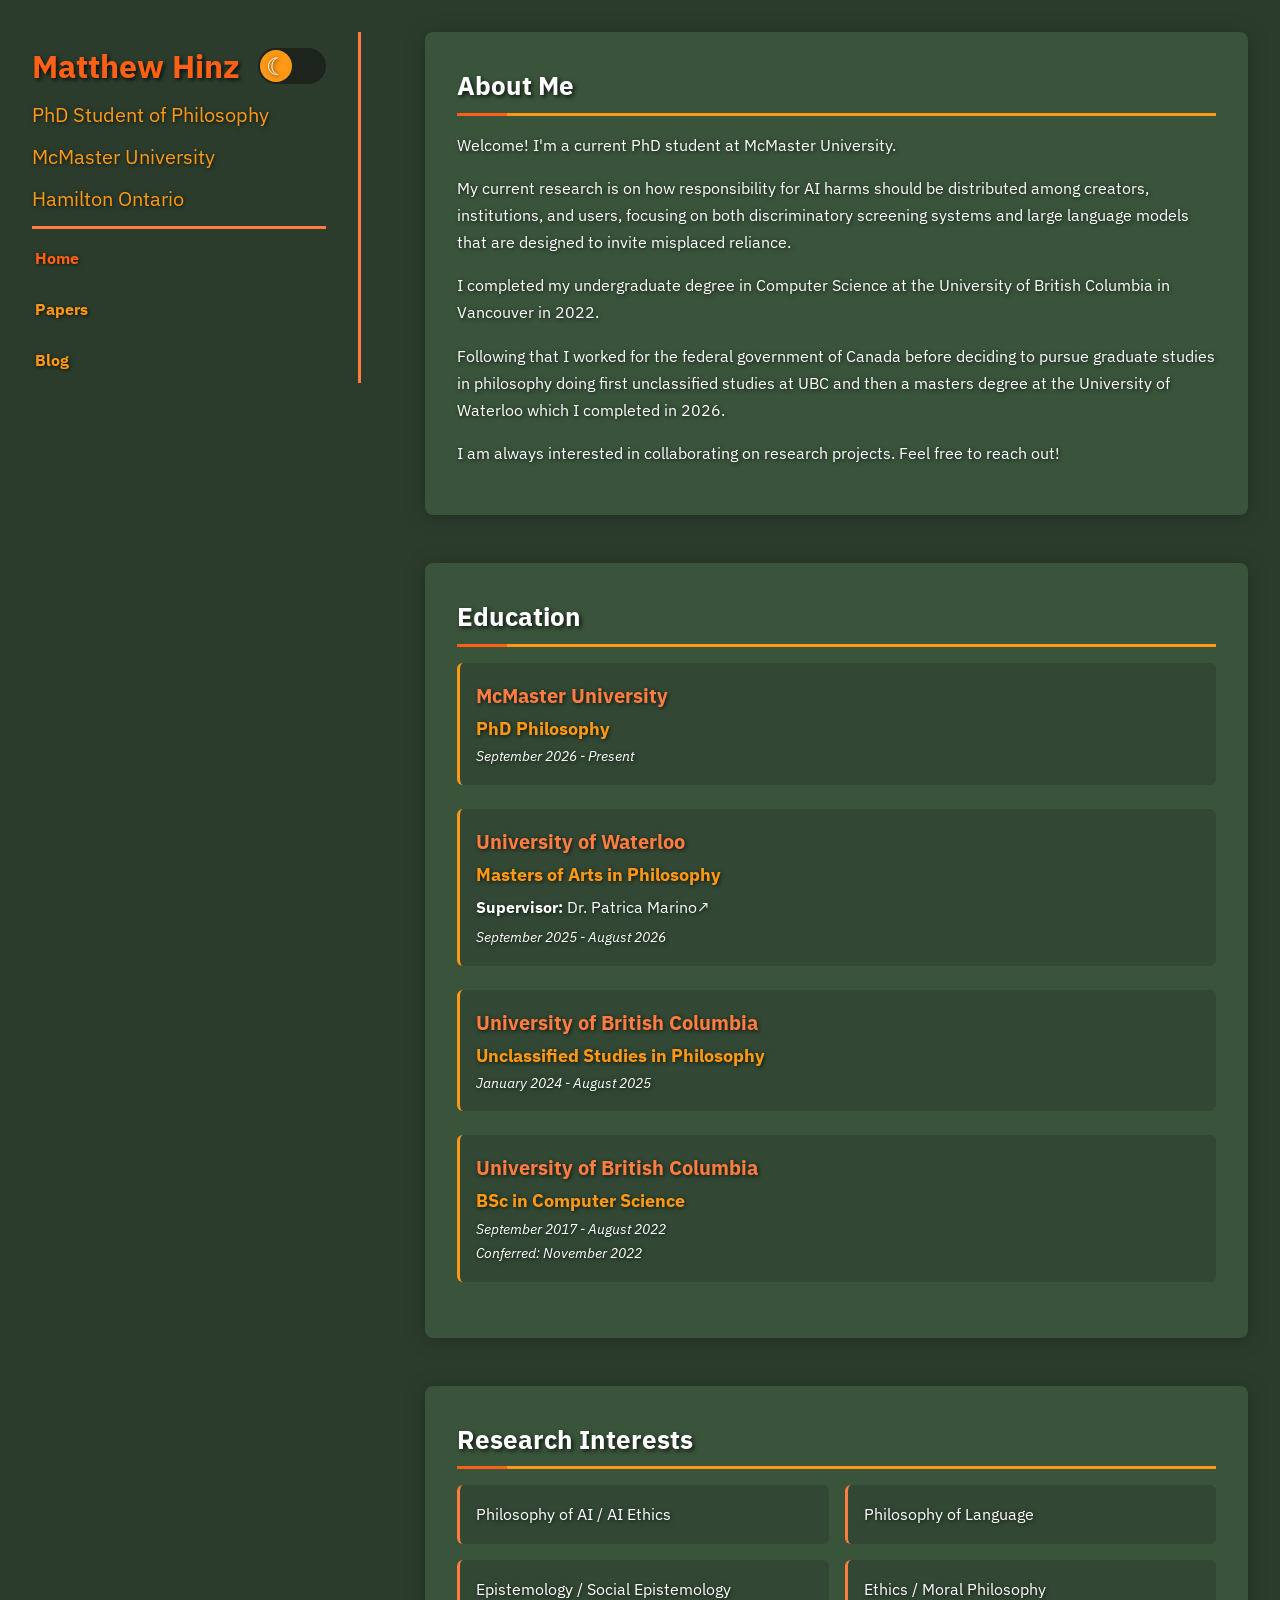
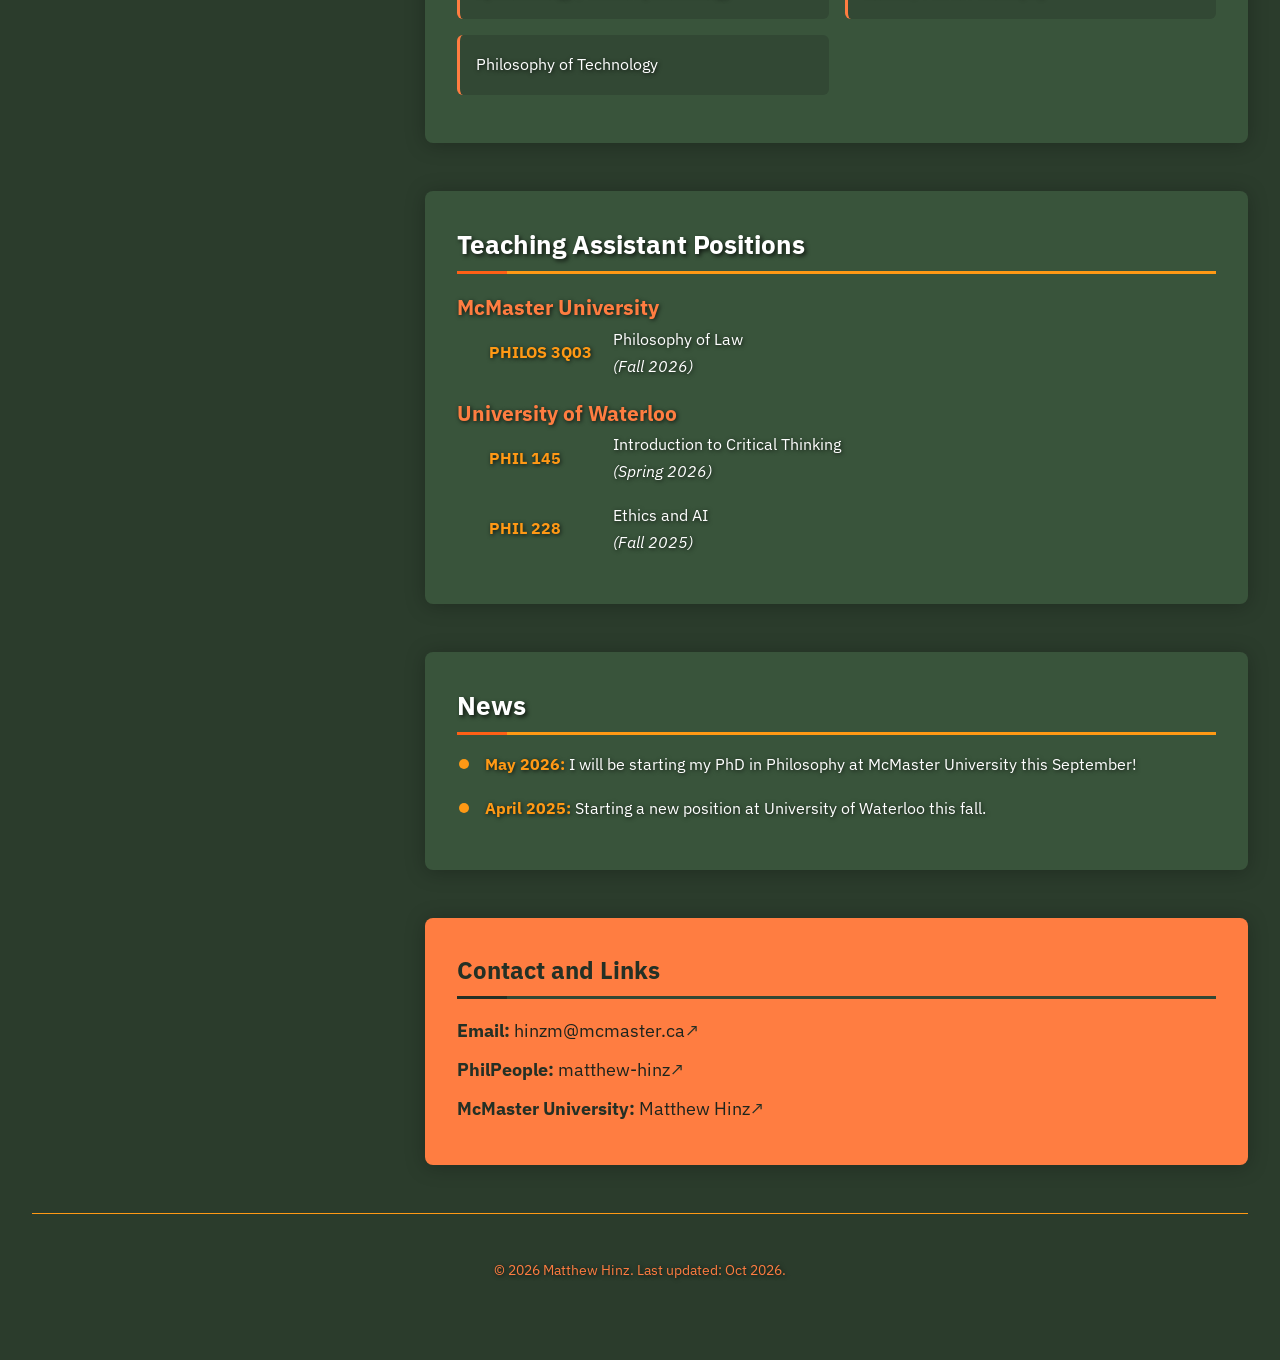
==== commit d452d205: "University Profile Change" ====
--- a/index.html
+++ b/index.html
@@ -132,13 +132,12 @@
 				<h3>Contact and Links</h3>
 				<p><strong>Email:</strong> <a href="mailto:m2hinz@uwaterloo.ca" target="_blank" >hinzm<wbr>@mcmaster.ca</a>↗</p>
 				<p><strong>PhilPeople:</strong> <a href="https://philpeople.org/profiles/matthew-hinz" target="_blank" >matthew-hinz</a>↗</p>
-				<!-- <p><strong>U-Waterloo:</strong> <a href="https://uwaterloo.ca/philosophy/graduate-students" target="_blank" >Matthew Hinz</a>↗</p> -->
-				<!-- <p><strong>Office:</strong> Building Name, Room Number</p> -->
+				<p><strong>McMaster University:</strong> <a href="https://philos.humanities.mcmaster.ca/our-community/current-and-former-graduate-students/" target="_blank" >Matthew Hinz</a>↗</p>
 			</section>
 		</main>
 
 		<footer>
-			<p>&copy; 2026 Matthew Hinz. Last updated: April 2026.</p>
+			<p>&copy; 2026 Matthew Hinz. Last updated: Oct 2026.</p>
 		</footer>
 	</div>
 
